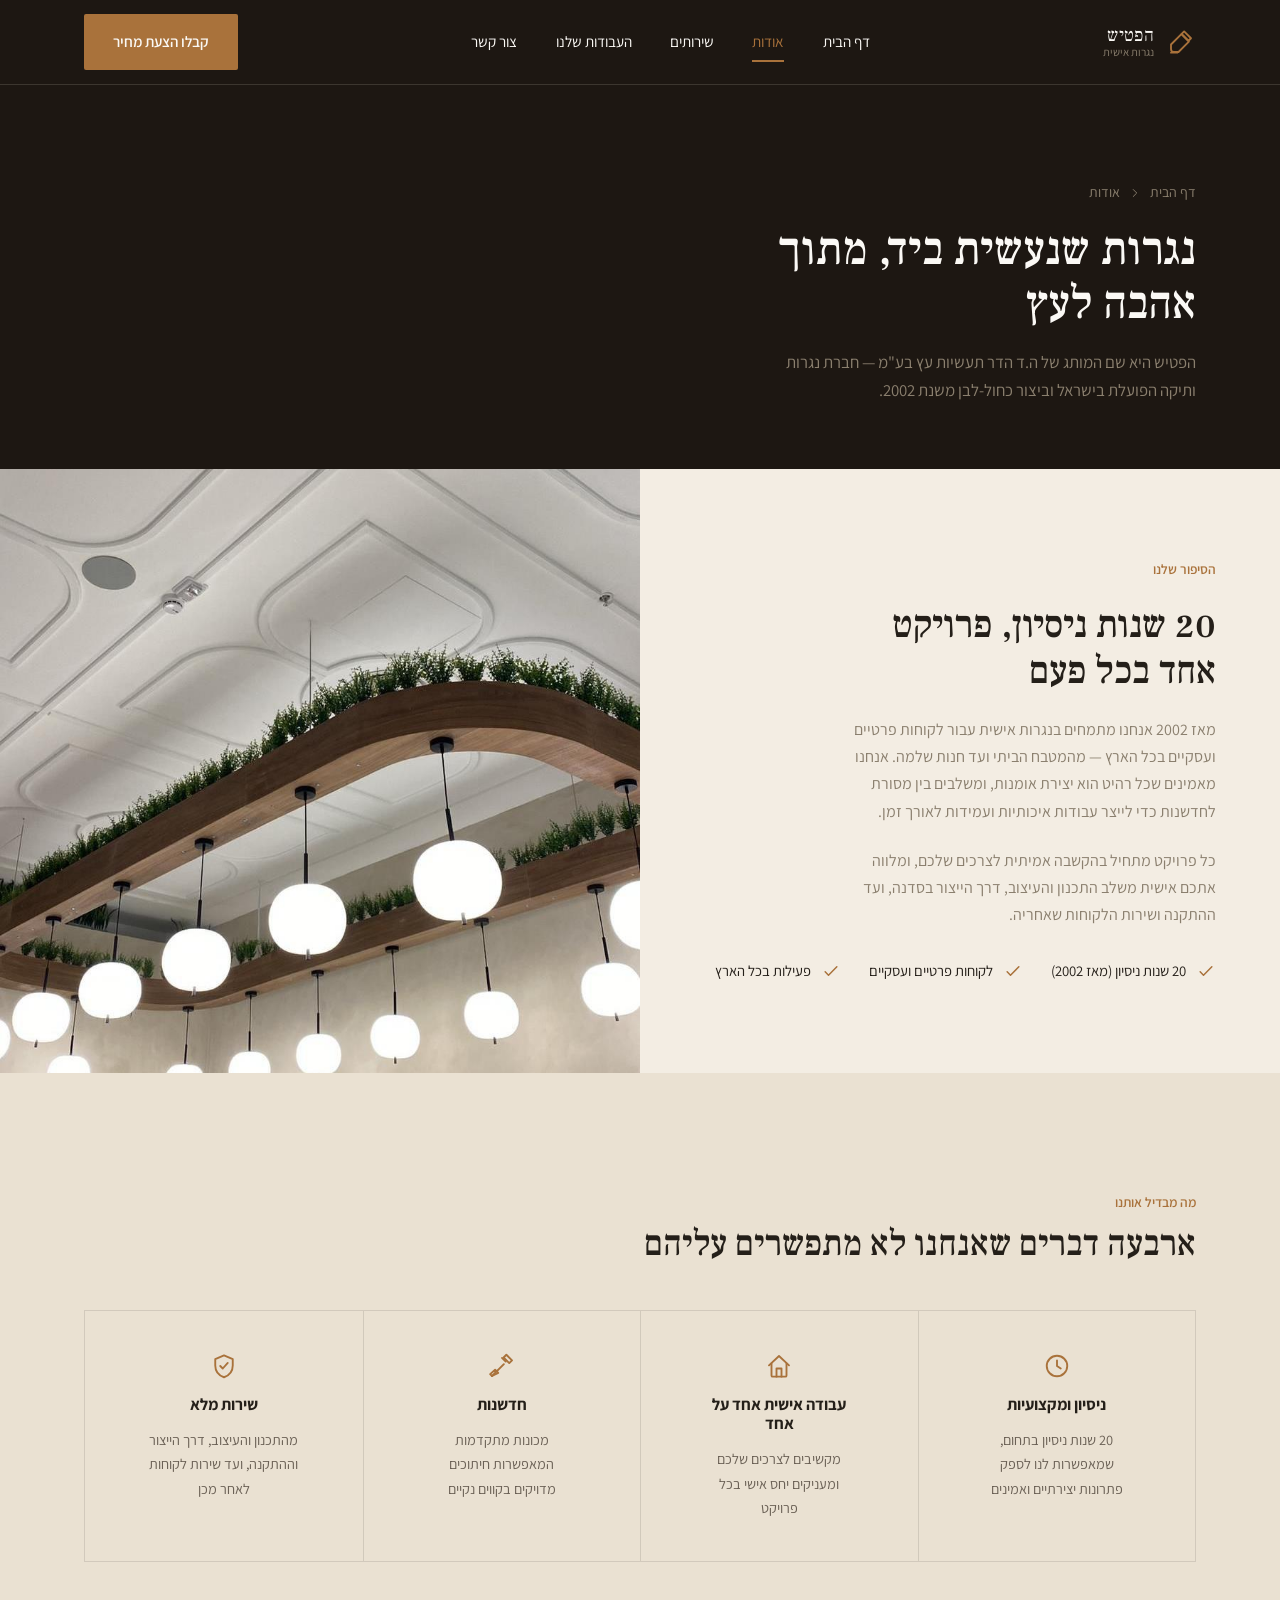
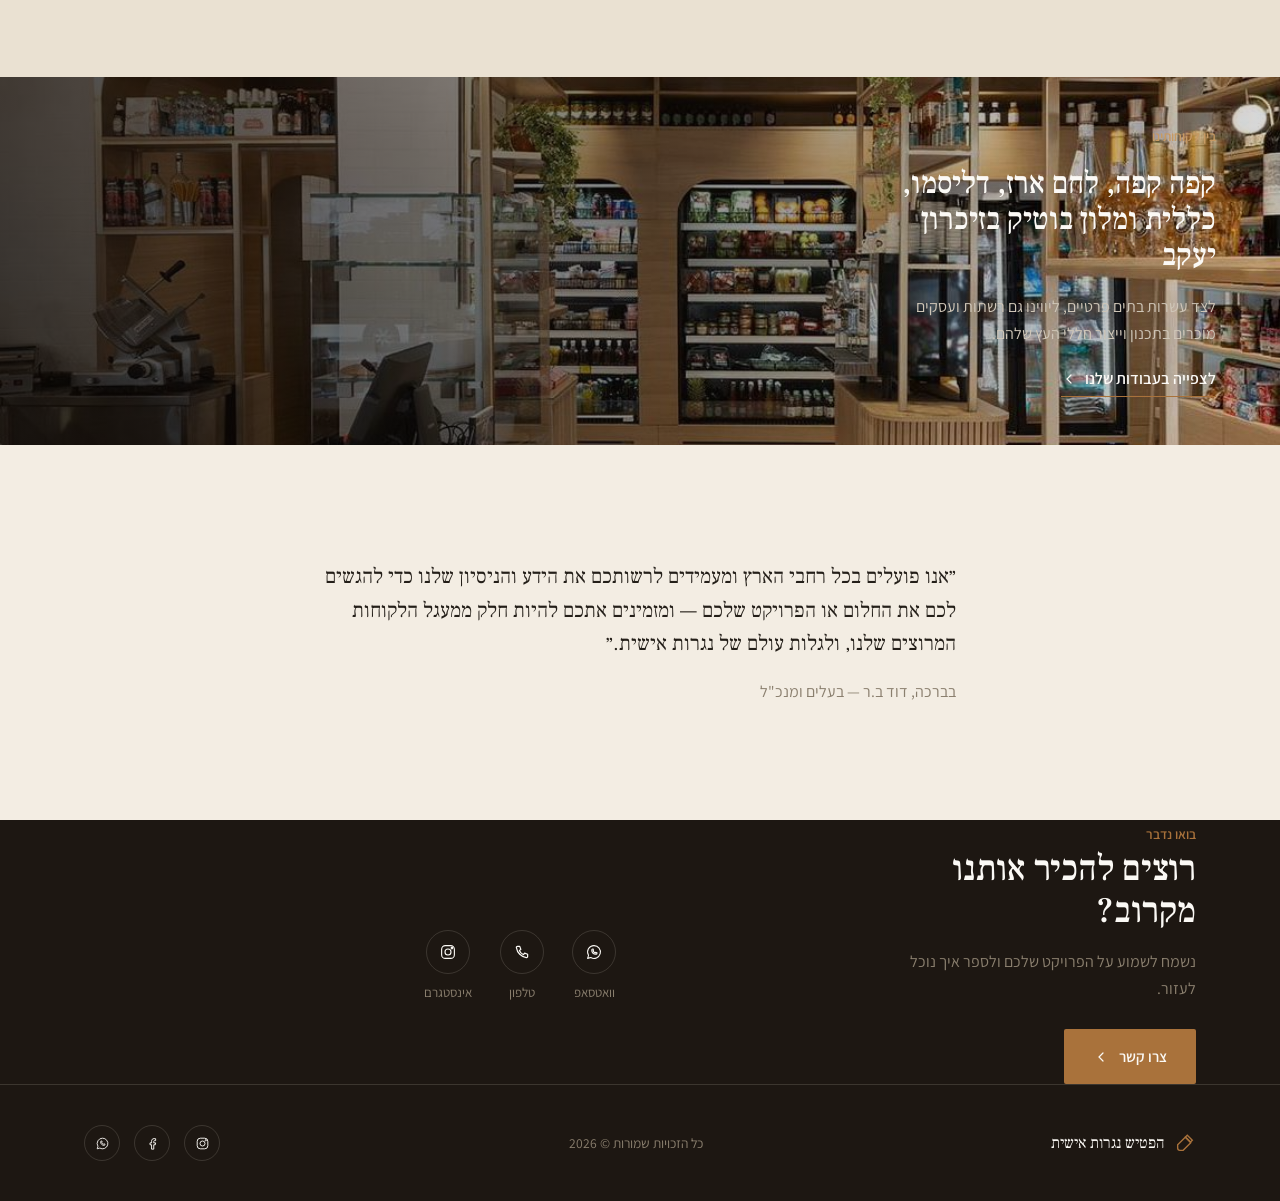
==== about.html @ 2498d673 "Replace personal site with הפטיש נגרות אישית (HaPatish Carpentry) client site New multi-page static " ====
<!doctype html>
<html lang="he" dir="rtl">
<head>
  <meta charset="UTF-8" />
  <meta name="viewport" content="width=device-width, initial-scale=1" />
  <title>אודות | הפטיש — נגרות אישית</title>
  <meta name="description" content="הפטיש — נגרות אישית שנעשית ביד, בדיוק ובאהבה לעץ. הכירו את הסיפור והדרך שלנו." />
  <link rel="preconnect" href="https://fonts.googleapis.com" />
  <link rel="preconnect" href="https://fonts.gstatic.com" crossorigin />
  <link href="https://fonts.googleapis.com/css2?family=Frank+Ruhl+Libre:wght@400;500;600&family=Assistant:wght@400;500;600;700&display=swap" rel="stylesheet" />
  <link rel="stylesheet" href="css/style.css" />
</head>
<body>

  <header class="site-header">
    <div class="container">
      <a href="index.html" class="brand">
        <svg class="brand-mark" viewBox="0 0 24 24" fill="none" stroke="currentColor" stroke-width="1.5"><path d="M14.5 3.5 20 9l-2 2-5.5-5.5 2-2Z" stroke-linejoin="round"/><path d="M12.3 5.7 4 14v3.5a2.5 2.5 0 0 0 2.5 2.5H10l8.3-8.3-6-6Z" stroke-linejoin="round"/><path d="M4 20.5h5" stroke-linecap="round"/></svg>
        <span class="brand-text">
          <span class="brand-name">הפטיש</span>
          <span class="brand-tagline">נגרות אישית</span>
        </span>
      </a>

      <nav class="main-nav" aria-label="ניווט ראשי">
        <a href="index.html">דף הבית</a>
        <a href="about.html" class="is-active">אודות</a>
        <a href="services.html">שירותים</a>
        <a href="projects.html">העבודות שלנו</a>
        <a href="contact.html">צור קשר</a>
      </nav>

      <div class="header-cta">
        <a href="contact.html" class="btn btn--solid">קבלו הצעת מחיר</a>
        <button class="nav-toggle" aria-label="פתיחת ניווט" aria-expanded="false">
          <svg viewBox="0 0 24 24" fill="none" stroke="currentColor" stroke-width="1.6" stroke-linecap="round"><path d="M4 7h16M4 12h16M4 17h16"/></svg>
        </button>
      </div>
    </div>
  </header>

  <div class="mobile-nav" id="mobileNav">
    <div class="mobile-nav-top">
      <a href="index.html" class="brand">
        <svg class="brand-mark" viewBox="0 0 24 24" fill="none" stroke="currentColor" stroke-width="1.5"><path d="M14.5 3.5 20 9l-2 2-5.5-5.5 2-2Z"/><path d="M12.3 5.7 4 14v3.5a2.5 2.5 0 0 0 2.5 2.5H10l8.3-8.3-6-6Z"/></svg>
        <span class="brand-text">
          <span class="brand-name">הפטיש</span>
          <span class="brand-tagline">נגרות אישית</span>
        </span>
      </a>
      <button class="mobile-nav-close" aria-label="סגירת ניווט">
        <svg viewBox="0 0 24 24" fill="none" stroke="currentColor" stroke-width="1.6" stroke-linecap="round"><path d="M6 6l12 12M18 6L6 18"/></svg>
      </button>
    </div>

    <ul class="mobile-nav-links">
      <li><a href="index.html">דף הבית</a></li>
      <li><a href="about.html" class="is-active">אודות</a></li>
      <li><a href="services.html">שירותים</a></li>
      <li><a href="projects.html">העבודות שלנו</a></li>
      <li><a href="contact.html">צור קשר</a></li>
    </ul>

    <div class="mobile-nav-foot">
      <div class="mobile-nav-socials">
        <a href="https://www.instagram.com/hapatish.nagarut_/" target="_blank" rel="noopener" aria-label="אינסטגרם"><svg viewBox="0 0 24 24" fill="none" stroke="currentColor" stroke-width="1.5"><rect x="3.5" y="3.5" width="17" height="17" rx="5"/><circle cx="12" cy="12" r="4"/><circle cx="17.2" cy="6.8" r="1"/></svg></a>
        <a href="https://www.facebook.com/hapatish.nagarut" target="_blank" rel="noopener" aria-label="פייסבוק"><svg viewBox="0 0 24 24" fill="none" stroke="currentColor" stroke-width="1.5"><path d="M14 21v-7h2.5l.5-3H14V9c0-1 .3-1.7 1.8-1.7H17V4.3c-.3 0-1.3-.1-2.5-.1-2.5 0-4 1.5-4 4.3V11H8v3h2.5v7H14Z" stroke-linejoin="round"/></svg></a>
        <a href="https://wa.me/972546619935" target="_blank" rel="noopener" aria-label="וואטסאפ"><svg viewBox="0 0 24 24" fill="none" stroke="currentColor" stroke-width="1.4"><path d="M12 3.5a8.5 8.5 0 0 0-7.3 12.9L3.5 20.5l4.2-1.2A8.5 8.5 0 1 0 12 3.5Z" stroke-linejoin="round"/><path d="M9 9.3c0 3.4 2.3 5.7 5.7 5.7.7 0 1.3-.5 1.3-1.3v-.6l-2-.6-.5.7c-1.3-.5-2.3-1.5-2.8-2.8l.7-.5-.6-2h-.6c-.7 0-1.2.6-1.2 1.4Z" stroke-linejoin="round"/></svg></a>
      </div>
      <p class="mobile-nav-copy">הפטיש נגרות אישית · כל הזכויות שמורות © 2026</p>
    </div>
  </div>

  <main>
    <section class="page-head">
      <div class="container">
        <div class="breadcrumb">
          <a href="index.html">דף הבית</a>
          <svg viewBox="0 0 24 24" fill="none" stroke="currentColor" stroke-width="1.6" stroke-linecap="round"><path d="M15 6l-6 6 6 6" transform="rotate(180 12 12)"/></svg>
          אודות
        </div>
        <h1>נגרות שנעשית ביד, מתוך אהבה לעץ</h1>
        <p>הפטיש היא שם המותג של ה.ד הדר תעשיות עץ בע"מ — חברת נגרות ותיקה הפועלת בישראל וביצור כחול-לבן משנת 2002.</p>
      </div>
    </section>

    <section class="split">
      <div class="split-copy" style="color:var(--ink)">
        <span class="eyebrow">הסיפור שלנו</span>
        <h2>20 שנות ניסיון, פרויקט אחד בכל פעם</h2>
        <p style="color:var(--sand)">מאז 2002 אנחנו מתמחים בנגרות אישית עבור לקוחות פרטיים ועסקיים בכל הארץ — מהמטבח הביתי ועד חנות שלמה. אנחנו מאמינים שכל רהיט הוא יצירת אומנות, ומשלבים בין מסורת לחדשנות כדי לייצר עבודות איכותיות ועמידות לאורך זמן.</p>
        <p style="color:var(--sand)">כל פרויקט מתחיל בהקשבה אמיתית לצרכים שלכם, ומלווה אתכם אישית משלב התכנון והעיצוב, דרך הייצור בסדנה, ועד ההתקנה ושירות הלקוחות שאחריה.</p>
        <div class="trait-list">
          <span class="trait">
            <svg viewBox="0 0 24 24" fill="none" stroke="currentColor" stroke-width="1.8" stroke-linecap="round" stroke-linejoin="round"><path d="M5 13l4 4L19 7"/></svg>
            20 שנות ניסיון (מאז 2002)
          </span>
          <span class="trait">
            <svg viewBox="0 0 24 24" fill="none" stroke="currentColor" stroke-width="1.8" stroke-linecap="round" stroke-linejoin="round"><path d="M5 13l4 4L19 7"/></svg>
            לקוחות פרטיים ועסקיים
          </span>
          <span class="trait">
            <svg viewBox="0 0 24 24" fill="none" stroke="currentColor" stroke-width="1.8" stroke-linecap="round" stroke-linejoin="round"><path d="M5 13l4 4L19 7"/></svg>
            פעילות בכל הארץ
          </span>
        </div>
      </div>
      <div class="split-media">
        <div class="ph-block ph-block--photo"><img class="ph-img" src="images/workshop-progress-2.jpg" alt="עבודת נגרות בשלבי התקנה" /></div>
      </div>
    </section>

    <section class="section section--alt">
      <div class="container">
        <div class="section-head">
          <div>
            <span class="eyebrow">מה מבדיל אותנו</span>
            <h2>ארבעה דברים שאנחנו לא מתפשרים עליהם</h2>
          </div>
        </div>
        <div class="feature-strip" style="border:1px solid var(--line)">
          <div class="feature-item">
            <svg viewBox="0 0 24 24" fill="none" stroke="currentColor" stroke-width="1.5" stroke-linecap="round" stroke-linejoin="round"><circle cx="12" cy="12" r="8.2"/><path d="M12 7.5V12l3 2"/></svg>
            <h3>ניסיון ומקצועיות</h3>
            <p>20 שנות ניסיון בתחום, שמאפשרות לנו לספק פתרונות יצירתיים ואמינים</p>
          </div>
          <div class="feature-item">
            <svg viewBox="0 0 24 24" fill="none" stroke="currentColor" stroke-width="1.5" stroke-linecap="round" stroke-linejoin="round"><path d="M4 11.5 12 4l8 7.5"/><path d="M6 10v9.5a1 1 0 0 0 1 1h10a1 1 0 0 0 1-1V10"/><path d="M10 20.5V14h4v6.5"/></svg>
            <h3>עבודה אישית אחד על אחד</h3>
            <p>מקשיבים לצרכים שלכם ומעניקים יחס אישי בכל פרויקט</p>
          </div>
          <div class="feature-item">
            <svg viewBox="0 0 24 24" fill="none" stroke="currentColor" stroke-width="1.5" stroke-linecap="round" stroke-linejoin="round"><path d="M4 20 13.5 10.5"/><path d="M12 5.5 15 8.5"/><path d="M15.5 3 20 7.5l-2.2 2.2-4.5-4.5L15.5 3Z" stroke-linejoin="round"/><path d="M6.5 15 9 17.5 4 20l-1.5-1.5L6.5 15Z" stroke-linejoin="round"/></svg>
            <h3>חדשנות</h3>
            <p>מכונות מתקדמות המאפשרות חיתוכים מדויקים בקווים נקיים</p>
          </div>
          <div class="feature-item">
            <svg viewBox="0 0 24 24" fill="none" stroke="currentColor" stroke-width="1.5" stroke-linecap="round" stroke-linejoin="round"><path d="M12 3.5 19 6.5v5c0 5-3 8-7 9.5-4-1.5-7-4.5-7-9.5v-5L12 3.5Z"/><path d="M9 12l2 2 4-4.5"/></svg>
            <h3>שירות מלא</h3>
            <p>מהתכנון והעיצוב, דרך הייצור וההתקנה, ועד שירות לקוחות לאחר מכן</p>
          </div>
        </div>
      </div>
    </section>

    <section class="quote-band">
      <div class="ph-block ph-block--dark ph-block--photo" aria-hidden="true"><img class="ph-img" src="images/retail-deli-wide.jpg" alt="" /></div>
      <div class="quote-band-content">
        <span class="eyebrow" style="color:#c79a63">בין לקוחותינו</span>
        <h2>קפה קפה, לחם ארז, דליסמו, כללית ומלון בוטיק בזיכרון יעקב</h2>
        <p style="color:#cfc6b8">לצד עשרות בתים פרטיים, ליווינו גם רשתות ועסקים מוכרים בתכנון וייצור חללי העץ שלהם.</p>
        <a href="projects.html" class="quote-link">
          לצפייה בעבודות שלנו
          <svg viewBox="0 0 24 24" fill="none" stroke="currentColor" stroke-width="1.8" stroke-linecap="round" style="width:16px;height:16px"><path d="M15 6l-6 6 6 6"/></svg>
        </a>
      </div>
    </section>

    <section class="section">
      <div class="container" style="max-width:760px">
        <p style="font-family:var(--font-display);font-size:1.3rem;line-height:1.6">״אנו פועלים בכל רחבי הארץ ומעמידים לרשותכם את הידע והניסיון שלנו כדי להגשים לכם את החלום או הפרויקט שלכם — ומזמינים אתכם להיות חלק ממעגל הלקוחות המרוצים שלנו, ולגלות עולם של נגרות אישית.״</p>
        <p style="margin-top:18px;color:var(--sand)">בברכה, דוד ב.ר — בעלים ומנכ"ל</p>
      </div>
    </section>

    <section class="cta-band">
      <div class="container">
        <div class="cta-grid">
          <div class="cta-copy">
            <span class="eyebrow">בואו נדבר</span>
            <h2>רוצים להכיר אותנו מקרוב?</h2>
            <p>נשמח לשמוע על הפרויקט שלכם ולספר איך נוכל לעזור.</p>
            <a href="contact.html" class="btn btn--solid">
              צרו קשר
              <svg class="btn-icon" viewBox="0 0 24 24" fill="none" stroke="currentColor" stroke-width="1.8" stroke-linecap="round"><path d="M15 6l-6 6 6 6"/></svg>
            </a>
          </div>
          <div class="direct-contacts">
            <a class="direct-contact" href="https://wa.me/972546619935" target="_blank" rel="noopener">
              <span class="dot"><svg viewBox="0 0 24 24" fill="none" stroke="currentColor" stroke-width="1.4"><path d="M12 3.5a8.5 8.5 0 0 0-7.3 12.9L3.5 20.5l4.2-1.2A8.5 8.5 0 1 0 12 3.5Z" stroke-linejoin="round"/><path d="M9 9.3c0 3.4 2.3 5.7 5.7 5.7.7 0 1.3-.5 1.3-1.3v-.6l-2-.6-.5.7c-1.3-.5-2.3-1.5-2.8-2.8l.7-.5-.6-2h-.6c-.7 0-1.2.6-1.2 1.4Z" stroke-linejoin="round"/></svg></span>
              וואטסאפ
            </a>
            <a class="direct-contact" href="tel:+972546619935">
              <span class="dot"><svg viewBox="0 0 24 24" fill="none" stroke="currentColor" stroke-width="1.6"><path d="M6 4.5h3l1.5 4-2 1.5a10 10 0 0 0 5.5 5.5l1.5-2 4 1.5v3a1.5 1.5 0 0 1-1.6 1.5A16 16 0 0 1 4.5 6.1 1.5 1.5 0 0 1 6 4.5Z" stroke-linejoin="round"/></svg></span>
              טלפון
            </a>
            <a class="direct-contact" href="https://www.instagram.com/hapatish.nagarut_/" target="_blank" rel="noopener">
              <span class="dot"><svg viewBox="0 0 24 24" fill="none" stroke="currentColor" stroke-width="1.5"><rect x="3.5" y="3.5" width="17" height="17" rx="5"/><circle cx="12" cy="12" r="4"/><circle cx="17.2" cy="6.8" r="1"/></svg></span>
              אינסטגרם
            </a>
          </div>
        </div>
      </div>
    </section>
  </main>

  <footer class="site-footer">
    <div class="container footer-row">
      <a href="index.html" class="footer-brand">
        <svg viewBox="0 0 24 24" fill="none" stroke="currentColor" stroke-width="1.5"><path d="M14.5 3.5 20 9l-2 2-5.5-5.5 2-2Z"/><path d="M12.3 5.7 4 14v3.5a2.5 2.5 0 0 0 2.5 2.5H10l8.3-8.3-6-6Z"/></svg>
        הפטיש נגרות אישית
      </a>
      <p class="footer-copy">כל הזכויות שמורות © 2026</p>
      <div class="footer-socials">
        <a href="https://www.instagram.com/hapatish.nagarut_/" target="_blank" rel="noopener" aria-label="אינסטגרם"><svg viewBox="0 0 24 24" fill="none" stroke="currentColor" stroke-width="1.5"><rect x="3.5" y="3.5" width="17" height="17" rx="5"/><circle cx="12" cy="12" r="4"/><circle cx="17.2" cy="6.8" r="1"/></svg></a>
        <a href="https://www.facebook.com/hapatish.nagarut" target="_blank" rel="noopener" aria-label="פייסבוק"><svg viewBox="0 0 24 24" fill="none" stroke="currentColor" stroke-width="1.5"><path d="M14 21v-7h2.5l.5-3H14V9c0-1 .3-1.7 1.8-1.7H17V4.3c-.3 0-1.3-.1-2.5-.1-2.5 0-4 1.5-4 4.3V11H8v3h2.5v7H14Z" stroke-linejoin="round"/></svg></a>
        <a href="https://wa.me/972546619935" target="_blank" rel="noopener" aria-label="וואטסאפ"><svg viewBox="0 0 24 24" fill="none" stroke="currentColor" stroke-width="1.4"><path d="M12 3.5a8.5 8.5 0 0 0-7.3 12.9L3.5 20.5l4.2-1.2A8.5 8.5 0 1 0 12 3.5Z" stroke-linejoin="round"/><path d="M9 9.3c0 3.4 2.3 5.7 5.7 5.7.7 0 1.3-.5 1.3-1.3v-.6l-2-.6-.5.7c-1.3-.5-2.3-1.5-2.8-2.8l.7-.5-.6-2h-.6c-.7 0-1.2.6-1.2 1.4Z" stroke-linejoin="round"/></svg></a>
      </div>
    </div>
  </footer>

  <script src="js/main.js"></script>
</body>
</html>
---- css/style.css ----
/* ==========================================================================
   הפטיש — נגרות אישית
   Design tokens
   ========================================================================== */

:root {
  /* Color */
  --ink: #241f19;
  --dark: #1d1712;
  --dark-2: #2a231c;
  --cream: #f3ede3;
  --cream-2: #eae1d2;
  --wood: #a9723b;
  --wood-deep: #7c4f28;
  --sand: #8a7f6e;
  --line: rgba(36, 31, 25, 0.12);
  --line-dark: rgba(243, 237, 227, 0.14);
  --paper: #fbf9f5;

  /* Type */
  --font-display: "Frank Ruhl Libre", "Times New Roman", serif;
  --font-body: "Assistant", "Segoe UI", sans-serif;

  /* Layout */
  --container: 1240px;
  --gutter: clamp(24px, 5vw, 64px);
  --radius: 2px;
}

* {
  box-sizing: border-box;
}

html {
  scroll-behavior: smooth;
}

@media (prefers-reduced-motion: reduce) {
  html {
    scroll-behavior: auto;
  }
  * {
    animation-duration: 0.001ms !important;
    animation-iteration-count: 1 !important;
    transition-duration: 0.001ms !important;
  }
}

body {
  margin: 0;
  background: var(--cream);
  color: var(--ink);
  font-family: var(--font-body);
  font-size: 16px;
  line-height: 1.7;
  direction: rtl;
  -webkit-font-smoothing: antialiased;
}

img {
  max-width: 100%;
  display: block;
}

a {
  color: inherit;
  text-decoration: none;
}

button {
  font-family: inherit;
}

h1, h2, h3, h4 {
  font-family: var(--font-display);
  font-weight: 500;
  line-height: 1.18;
  margin: 0;
}

p {
  margin: 0;
}

ul {
  margin: 0;
  padding: 0;
  list-style: none;
}

:focus-visible {
  outline: 2px solid var(--wood);
  outline-offset: 3px;
}

.container {
  max-width: var(--container);
  margin: 0 auto;
  padding: 0 var(--gutter);
}

.eyebrow {
  font-size: 0.85rem;
  color: var(--wood);
  font-weight: 600;
}

.section {
  padding: clamp(56px, 9vw, 120px) 0;
}

.section--tight {
  padding: clamp(40px, 6vw, 80px) 0;
}

.section--dark {
  background: var(--dark);
  color: var(--paper);
}

.section--alt {
  background: var(--cream-2);
}

/* ---- Buttons ---- */
.btn {
  display: inline-flex;
  align-items: center;
  gap: 10px;
  padding: 14px 28px;
  font-size: 0.95rem;
  font-weight: 600;
  border-radius: var(--radius);
  border: 1px solid transparent;
  cursor: pointer;
  transition: background 0.2s ease, color 0.2s ease, border-color 0.2s ease;
  white-space: nowrap;
}

.btn-icon {
  width: 16px;
  height: 16px;
  flex-shrink: 0;
}

.btn--solid {
  background: var(--wood);
  color: var(--paper);
}
.btn--solid:hover {
  background: var(--wood-deep);
}

.btn--ghost {
  background: transparent;
  border-color: var(--ink);
  color: var(--ink);
}
.btn--ghost:hover {
  background: var(--ink);
  color: var(--cream);
}

.btn--ghost-light {
  background: transparent;
  border-color: var(--line-dark);
  color: var(--paper);
}
.btn--ghost-light:hover {
  background: var(--paper);
  color: var(--dark);
}

/* ==========================================================================
   Header
   ========================================================================== */

.site-header {
  position: sticky;
  top: 0;
  z-index: 50;
  background: var(--dark);
  border-bottom: 1px solid var(--line-dark);
}

.site-header .container {
  display: flex;
  align-items: center;
  justify-content: space-between;
  height: 84px;
}

.brand {
  display: flex;
  align-items: center;
  gap: 12px;
  color: var(--paper);
}

.brand-mark {
  width: 30px;
  height: 30px;
  color: var(--wood);
}

.brand-text {
  display: flex;
  flex-direction: column;
  line-height: 1.15;
}

.brand-name {
  font-family: var(--font-display);
  font-size: 1.15rem;
  letter-spacing: 0.02em;
}

.brand-tagline {
  font-size: 0.7rem;
  color: var(--sand);
}

.main-nav {
  display: flex;
  align-items: center;
  gap: clamp(20px, 3vw, 40px);
}

.main-nav a {
  color: var(--paper);
  font-size: 0.95rem;
  position: relative;
  padding: 6px 0;
}

.main-nav a.is-active {
  color: var(--wood);
}

.main-nav a.is-active::after {
  content: "";
  position: absolute;
  inset-inline: 0;
  bottom: -1px;
  height: 2px;
  background: var(--wood);
}

.header-cta {
  display: flex;
  align-items: center;
  gap: 24px;
}

.nav-toggle {
  display: none;
  width: 40px;
  height: 40px;
  border: none;
  background: transparent;
  color: var(--paper);
  cursor: pointer;
  align-items: center;
  justify-content: center;
}

.nav-toggle svg {
  width: 24px;
  height: 24px;
}

/* Mobile nav drawer */
.mobile-nav {
  position: fixed;
  inset: 0;
  background: var(--dark);
  z-index: 60;
  display: flex;
  flex-direction: column;
  justify-content: space-between;
  padding: 28px var(--gutter) 40px;
  transform: translateX(100%);
  transition: transform 0.35s ease;
}

[dir="rtl"] .mobile-nav {
  transform: translateX(-100%);
}

.mobile-nav.is-open {
  transform: translateX(0) !important;
}

.mobile-nav-top {
  display: flex;
  align-items: center;
  justify-content: space-between;
}

.mobile-nav-close {
  width: 40px;
  height: 40px;
  border: none;
  background: transparent;
  color: var(--paper);
  cursor: pointer;
}

.mobile-nav-links {
  display: flex;
  flex-direction: column;
  gap: 22px;
  margin-top: 48px;
}

.mobile-nav-links a {
  color: var(--paper);
  font-family: var(--font-display);
  font-size: 1.6rem;
}

.mobile-nav-links a.is-active {
  color: var(--wood);
}

.mobile-nav-foot {
  display: flex;
  flex-direction: column;
  gap: 18px;
  border-top: 1px solid var(--line-dark);
  padding-top: 20px;
}

.mobile-nav-socials {
  display: flex;
  gap: 18px;
}

.mobile-nav-socials a {
  width: 38px;
  height: 38px;
  border: 1px solid var(--line-dark);
  border-radius: 50%;
  display: flex;
  align-items: center;
  justify-content: center;
  color: var(--paper);
}

.mobile-nav-socials svg {
  width: 16px;
  height: 16px;
}

.mobile-nav-copy {
  color: var(--sand);
  font-size: 0.8rem;
}

body.nav-open {
  overflow: hidden;
}

/* ==========================================================================
   Hero
   ========================================================================== */

.hero {
  background: var(--dark);
  color: var(--paper);
  position: relative;
  overflow: hidden;
}

.hero-grid {
  display: grid;
  grid-template-columns: minmax(320px, 42%) minmax(0, 1fr);
  align-items: stretch;
  min-height: 620px;
}

.hero-copy {
  display: flex;
  flex-direction: column;
  justify-content: center;
  gap: 24px;
  padding: 64px var(--gutter) 64px calc(var(--gutter) * 1.4);
  position: relative;
  z-index: 2;
}

.hero-copy h1 {
  font-size: clamp(2.3rem, 4.2vw, 3.6rem);
  max-width: 12ch;
}

.hero-copy p {
  max-width: 42ch;
  color: var(--sand);
  font-size: 1.05rem;
}

.hero-mark {
  position: absolute;
  font-family: var(--font-display);
  font-size: clamp(9rem, 24vw, 20rem);
  color: var(--paper);
  opacity: 0.04;
  inset-inline-start: -0.2em;
  bottom: -0.28em;
  line-height: 1;
  pointer-events: none;
  z-index: 1;
  white-space: nowrap;
}

.hero-media {
  position: relative;
}

.hero-media .ph-block {
  height: 100%;
  border-radius: 0;
}

.hero-scroll-cue {
  position: absolute;
  bottom: 28px;
  inset-inline-start: var(--gutter);
  display: flex;
  align-items: center;
  gap: 10px;
  color: var(--sand);
  font-size: 0.85rem;
  z-index: 2;
}

.hero-scroll-cue .dot {
  width: 26px;
  height: 26px;
  border: 1px solid var(--line-dark);
  border-radius: 50%;
  display: flex;
  align-items: center;
  justify-content: center;
}

.hero-scroll-cue svg {
  width: 12px;
  height: 12px;
}

/* ==========================================================================
   Photo placeholder block (stand-in for real project photography)
   ========================================================================== */

.ph-block {
  position: relative;
  width: 100%;
  aspect-ratio: 4 / 3;
  background:
    linear-gradient(155deg, rgba(255,255,255,0.06), transparent 45%),
    linear-gradient(200deg, #b98a52, #7c5330 55%, #4d3320);
  overflow: hidden;
  display: flex;
  align-items: flex-end;
}

.ph-block::before {
  content: "";
  position: absolute;
  inset: 0;
  background-image: repeating-linear-gradient(
    100deg,
    rgba(0, 0, 0, 0.05) 0px,
    rgba(0, 0, 0, 0.05) 2px,
    transparent 2px,
    transparent 26px
  );
  mix-blend-mode: overlay;
}

.ph-block--dark {
  background: linear-gradient(200deg, #4a3626, #241a12 70%);
}

.ph-block--wide {
  aspect-ratio: 16 / 10;
}

.ph-block--square {
  aspect-ratio: 1 / 1;
}

.ph-block--tall {
  aspect-ratio: 3 / 4;
}

.ph-block--photo {
  background: var(--dark-2);
}

.ph-img {
  position: absolute;
  inset: 0;
  width: 100%;
  height: 100%;
  object-fit: cover;
}

.ph-label {
  position: relative;
  z-index: 1;
  margin: 16px;
  padding: 6px 12px;
  font-size: 0.72rem;
  color: var(--paper);
  background: rgba(20, 15, 10, 0.45);
  backdrop-filter: blur(2px);
  border: 1px solid rgba(255, 255, 255, 0.18);
}

/* ==========================================================================
   Feature strip
   ========================================================================== */

.feature-strip {
  display: grid;
  grid-template-columns: repeat(4, minmax(0, 1fr));
}

.feature-item {
  padding: 40px var(--gutter);
  border-inline-end: 1px solid var(--line);
  display: flex;
  flex-direction: column;
  align-items: center;
  gap: 14px;
  text-align: center;
}

.feature-item:last-child {
  border-inline-end: none;
}

.feature-item svg {
  width: 30px;
  height: 30px;
  color: var(--wood);
}

.feature-item h3 {
  font-family: var(--font-body);
  font-size: 1.02rem;
  font-weight: 700;
}

.feature-item p {
  font-size: 0.9rem;
  color: var(--sand-dark, #6b6156);
}

/* ==========================================================================
   Section headers
   ========================================================================== */

.section-head {
  display: flex;
  align-items: flex-end;
  justify-content: space-between;
  gap: 24px;
  margin-bottom: 44px;
}

.section-head h2 {
  font-size: clamp(1.7rem, 2.8vw, 2.4rem);
  margin-top: 8px;
}

/* ==========================================================================
   Work / project grid
   ========================================================================== */

.work-grid {
  display: grid;
  grid-template-columns: repeat(3, minmax(0, 1fr));
  gap: 20px;
}

.work-card {
  position: relative;
  overflow: hidden;
  display: block;
}

.work-card .ph-block {
  transition: transform 0.5s ease;
}

.work-card:hover .ph-block {
  transform: scale(1.04);
}

.work-card-caption {
  position: absolute;
  inset-inline: 0;
  bottom: 0;
  padding: 18px;
  background: linear-gradient(to top, rgba(15, 11, 7, 0.75), transparent);
  color: var(--paper);
  opacity: 0;
  transition: opacity 0.25s ease;
}

.work-card:hover .work-card-caption,
.work-card:focus-visible .work-card-caption {
  opacity: 1;
}

.work-card-caption span {
  font-size: 0.78rem;
  color: var(--wood);
  display: block;
  margin-bottom: 2px;
}

.center-cta {
  display: flex;
  justify-content: center;
  margin-top: 40px;
}

/* Filter tabs (projects page) */
.filter-tabs {
  display: flex;
  gap: 10px;
  flex-wrap: wrap;
  margin-bottom: 32px;
}

.filter-tab {
  padding: 9px 20px;
  border: 1px solid var(--line);
  border-radius: 999px;
  font-size: 0.88rem;
  background: transparent;
  cursor: pointer;
  color: var(--ink);
  transition: background 0.2s ease, color 0.2s ease, border-color 0.2s ease;
}

.filter-tab.is-active {
  background: var(--ink);
  border-color: var(--ink);
  color: var(--cream);
}

.work-grid-4 {
  display: grid;
  grid-template-columns: repeat(3, minmax(0, 1fr));
  gap: 20px;
}

.work-card-meta {
  padding-top: 12px;
}

.work-card-meta h3 {
  font-family: var(--font-body);
  font-size: 1.02rem;
  font-weight: 700;
}

.work-card-meta span {
  font-size: 0.85rem;
  color: var(--sand);
}

.project-tile[hidden] {
  display: none;
}

/* ==========================================================================
   Split / about band
   ========================================================================== */

.split {
  display: grid;
  grid-template-columns: minmax(0, 1fr) minmax(0, 1fr);
}

.split-media .ph-block {
  height: 100%;
  aspect-ratio: auto;
}

.split-copy {
  padding: clamp(48px, 7vw, 96px) var(--gutter);
  display: flex;
  flex-direction: column;
  gap: 22px;
  justify-content: center;
}

.split-copy h2 {
  font-size: clamp(1.8rem, 3vw, 2.4rem);
  max-width: 16ch;
}

.split-copy p {
  color: var(--sand);
  max-width: 46ch;
}

.trait-list {
  display: flex;
  gap: 28px;
  flex-wrap: wrap;
  margin-top: 8px;
}

.trait {
  display: flex;
  align-items: center;
  gap: 10px;
  font-size: 0.92rem;
}

.trait svg {
  width: 20px;
  height: 20px;
  color: var(--wood);
  flex-shrink: 0;
}

/* ==========================================================================
   Services list
   ========================================================================== */

.service-list {
  display: flex;
  flex-direction: column;
}

.service-row {
  display: grid;
  grid-template-columns: 120px minmax(0, 1fr) auto;
  align-items: center;
  gap: 28px;
  padding: 28px 0;
  border-bottom: 1px solid var(--line);
  transition: padding-inline-start 0.25s ease;
}

.service-row:first-child {
  border-top: 1px solid var(--line);
}

.service-row .ph-block {
  aspect-ratio: 1/1;
}

.service-row-body h3 {
  font-family: var(--font-body);
  font-size: 1.2rem;
  font-weight: 700;
  margin-bottom: 6px;
}

.service-row-body p {
  color: var(--sand);
  max-width: 56ch;
}

.service-row-link {
  display: flex;
  align-items: center;
  gap: 8px;
  font-size: 0.9rem;
  font-weight: 600;
  white-space: nowrap;
  color: var(--wood-deep);
}

.service-row-link svg {
  width: 16px;
  height: 16px;
  transition: transform 0.2s ease;
}

.service-row:hover .service-row-link svg {
  transform: translateX(-4px);
}

[dir="rtl"] .service-row:hover .service-row-link svg {
  transform: translateX(4px);
}

/* ==========================================================================
   Quote / texture band
   ========================================================================== */

.quote-band {
  position: relative;
  color: var(--paper);
  display: flex;
  align-items: center;
  min-height: 340px;
  overflow: hidden;
}

.quote-band .ph-block {
  position: absolute;
  inset: 0;
  height: 100%;
  aspect-ratio: auto;
}

.quote-band::after {
  content: "";
  position: absolute;
  inset: 0;
  background: linear-gradient(90deg, rgba(10,7,5,0.15), rgba(10,7,5,0.75));
}

[dir="rtl"] .quote-band::after {
  background: linear-gradient(270deg, rgba(10,7,5,0.15), rgba(10,7,5,0.75));
}

.quote-band-content {
  position: relative;
  z-index: 2;
  max-width: 460px;
  padding: 48px var(--gutter);
  display: flex;
  flex-direction: column;
  gap: 18px;
}

.quote-band-content h2 {
  font-size: clamp(1.5rem, 2.4vw, 2rem);
}

.quote-link {
  display: inline-flex;
  align-items: center;
  gap: 8px;
  font-weight: 600;
  color: var(--paper);
  border-bottom: 1px solid var(--wood);
  padding-bottom: 4px;
  width: fit-content;
}

/* ==========================================================================
   Closing CTA + contact
   ========================================================================== */

.cta-band {
  background: var(--dark);
  color: var(--paper);
}

.cta-grid {
  display: grid;
  grid-template-columns: minmax(0, 1fr) minmax(0, 1fr);
  gap: 48px;
  align-items: center;
}

.cta-copy h2 {
  font-size: clamp(1.7rem, 2.8vw, 2.3rem);
  max-width: 14ch;
}

.cta-copy p {
  color: var(--sand);
  max-width: 40ch;
  margin-top: 16px;
}

.cta-copy .btn {
  margin-top: 26px;
}

.direct-contacts {
  display: flex;
  gap: 28px;
  margin-top: 30px;
}

.direct-contact {
  display: flex;
  flex-direction: column;
  align-items: center;
  gap: 8px;
  font-size: 0.82rem;
  color: var(--sand);
}

.direct-contact .dot {
  width: 44px;
  height: 44px;
  border: 1px solid var(--line-dark);
  border-radius: 50%;
  display: flex;
  align-items: center;
  justify-content: center;
  color: var(--paper);
}

.direct-contact .dot svg {
  width: 18px;
  height: 18px;
}

/* Form */
.form-grid {
  display: grid;
  grid-template-columns: minmax(0, 1fr) minmax(0, 1fr);
  gap: 16px;
}

.field {
  display: flex;
  flex-direction: column;
  gap: 6px;
}

.field--full {
  grid-column: 1 / -1;
}

.field label {
  font-size: 0.82rem;
  color: var(--sand);
}

.field input,
.field select,
.field textarea {
  background: transparent;
  border: 1px solid var(--line-dark);
  border-radius: var(--radius);
  padding: 13px 14px;
  color: var(--paper);
  font-family: inherit;
  font-size: 0.95rem;
}

.field select {
  color-scheme: dark;
}

.field input::placeholder,
.field textarea::placeholder {
  color: rgba(243, 237, 227, 0.35);
}

.field input:focus,
.field select:focus,
.field textarea:focus {
  border-color: var(--wood);
}

.form-submit {
  grid-column: 1 / -1;
  margin-top: 4px;
}

.form-note {
  grid-column: 1 / -1;
  font-size: 0.8rem;
  color: var(--sand);
  margin-top: -4px;
}

.form-status {
  grid-column: 1 / -1;
  font-size: 0.88rem;
}

.form-status[data-state="success"] {
  color: #b8d8a6;
}

.form-status[data-state="error"] {
  color: #e2a48a;
}

/* Contact page direct row */
.contact-direct-row {
  display: flex;
  gap: 16px;
  flex-wrap: wrap;
  margin-top: 20px;
}

.contact-direct-row a {
  display: flex;
  align-items: center;
  gap: 10px;
  border: 1px solid var(--line-dark);
  padding: 12px 18px;
  border-radius: var(--radius);
  font-size: 0.9rem;
}

.contact-direct-row a:hover {
  border-color: var(--wood);
  color: var(--wood);
}

.contact-direct-row svg {
  width: 18px;
  height: 18px;
}

/* ==========================================================================
   Footer
   ========================================================================== */

.site-footer {
  background: var(--dark);
  color: var(--sand);
  padding: 40px 0;
  border-top: 1px solid var(--line-dark);
}

.footer-row {
  display: flex;
  align-items: center;
  justify-content: space-between;
  gap: 20px;
  flex-wrap: wrap;
}

.footer-brand {
  display: flex;
  align-items: center;
  gap: 10px;
  color: var(--paper);
  font-family: var(--font-display);
  font-size: 1rem;
}

.footer-brand svg {
  width: 22px;
  height: 22px;
  color: var(--wood);
}

.footer-copy {
  font-size: 0.85rem;
}

.footer-socials {
  display: flex;
  gap: 14px;
}

.footer-socials a {
  width: 36px;
  height: 36px;
  border: 1px solid var(--line-dark);
  border-radius: 50%;
  display: flex;
  align-items: center;
  justify-content: center;
  color: var(--paper);
  transition: border-color 0.2s ease, color 0.2s ease;
}

.footer-socials a:hover {
  border-color: var(--wood);
  color: var(--wood);
}

.footer-socials svg {
  width: 15px;
  height: 15px;
}

/* ==========================================================================
   Page hero (secondary pages)
   ========================================================================== */

.page-head {
  background: var(--dark);
  color: var(--paper);
  padding: clamp(56px, 8vw, 96px) 0 clamp(40px, 6vw, 64px);
}

.breadcrumb {
  display: flex;
  align-items: center;
  gap: 8px;
  color: var(--sand);
  font-size: 0.88rem;
  margin-bottom: 18px;
}

.breadcrumb svg {
  width: 14px;
  height: 14px;
}

.page-head h1 {
  font-size: clamp(2rem, 3.6vw, 3rem);
  max-width: 20ch;
}

.page-head p {
  color: var(--sand);
  max-width: 56ch;
  margin-top: 16px;
  font-size: 1.05rem;
}

.page-head-tags {
  display: flex;
  gap: 10px;
  margin-top: 18px;
  flex-wrap: wrap;
}

.page-head-tags span {
  font-size: 0.78rem;
  padding: 6px 14px;
  border: 1px solid var(--line-dark);
  border-radius: 999px;
  color: var(--sand);
}

/* Project detail gallery */
.detail-gallery {
  display: grid;
  grid-template-columns: repeat(3, minmax(0, 1fr));
  gap: 16px;
  margin-top: 32px;
}

.detail-gallery .ph-block:first-child {
  grid-column: 1 / -1;
}

.detail-body {
  display: grid;
  grid-template-columns: 2fr minmax(0, 1fr);
  gap: 56px;
  margin-top: 48px;
}

.detail-copy p + p {
  margin-top: 18px;
}

.detail-copy h2 {
  font-size: 1.4rem;
  margin-bottom: 14px;
}

.detail-facts {
  border: 1px solid var(--line);
  padding: 28px;
}

.detail-facts dt {
  font-size: 0.78rem;
  color: var(--sand);
}

.detail-facts dd {
  margin: 4px 0 18px;
  font-weight: 600;
}

.detail-facts dd:last-child {
  margin-bottom: 0;
}

/* ==========================================================================
   Responsive
   ========================================================================== */

@media (max-width: 980px) {
  .main-nav,
  .header-cta .btn {
    display: none;
  }
  .nav-toggle {
    display: flex;
  }

  .hero-grid {
    grid-template-columns: minmax(0, 1fr);
    min-height: 0;
  }
  .hero-copy {
    padding: 48px var(--gutter) 36px;
  }
  .hero-media .ph-block {
    aspect-ratio: 4/3;
  }
  .hero-mark {
    display: none;
  }
  .hero-scroll-cue {
    display: none;
  }

  .feature-strip {
    grid-template-columns: repeat(2, minmax(0, 1fr));
  }
  .feature-item {
    border-inline-end: none;
    border-bottom: 1px solid var(--line);
  }

  .work-grid,
  .work-grid-4 {
    grid-template-columns: repeat(2, minmax(0, 1fr));
  }

  .split,
  .cta-grid,
  .detail-body,
  .form-grid {
    grid-template-columns: minmax(0, 1fr);
  }

  .split-media .ph-block {
    aspect-ratio: 16/10;
  }

  .service-row {
    grid-template-columns: 70px minmax(0, 1fr);
  }
  .service-row-link {
    grid-column: 2 / 3;
  }

  .detail-gallery {
    grid-template-columns: repeat(2, minmax(0, 1fr));
  }

  .footer-row {
    flex-direction: column;
    text-align: center;
  }
}

@media (max-width: 600px) {
  .feature-strip,
  .work-grid,
  .work-grid-4,
  .detail-gallery {
    grid-template-columns: minmax(0, 1fr);
  }
  .section-head {
    flex-direction: column;
    align-items: flex-start;
    gap: 12px;
  }
}
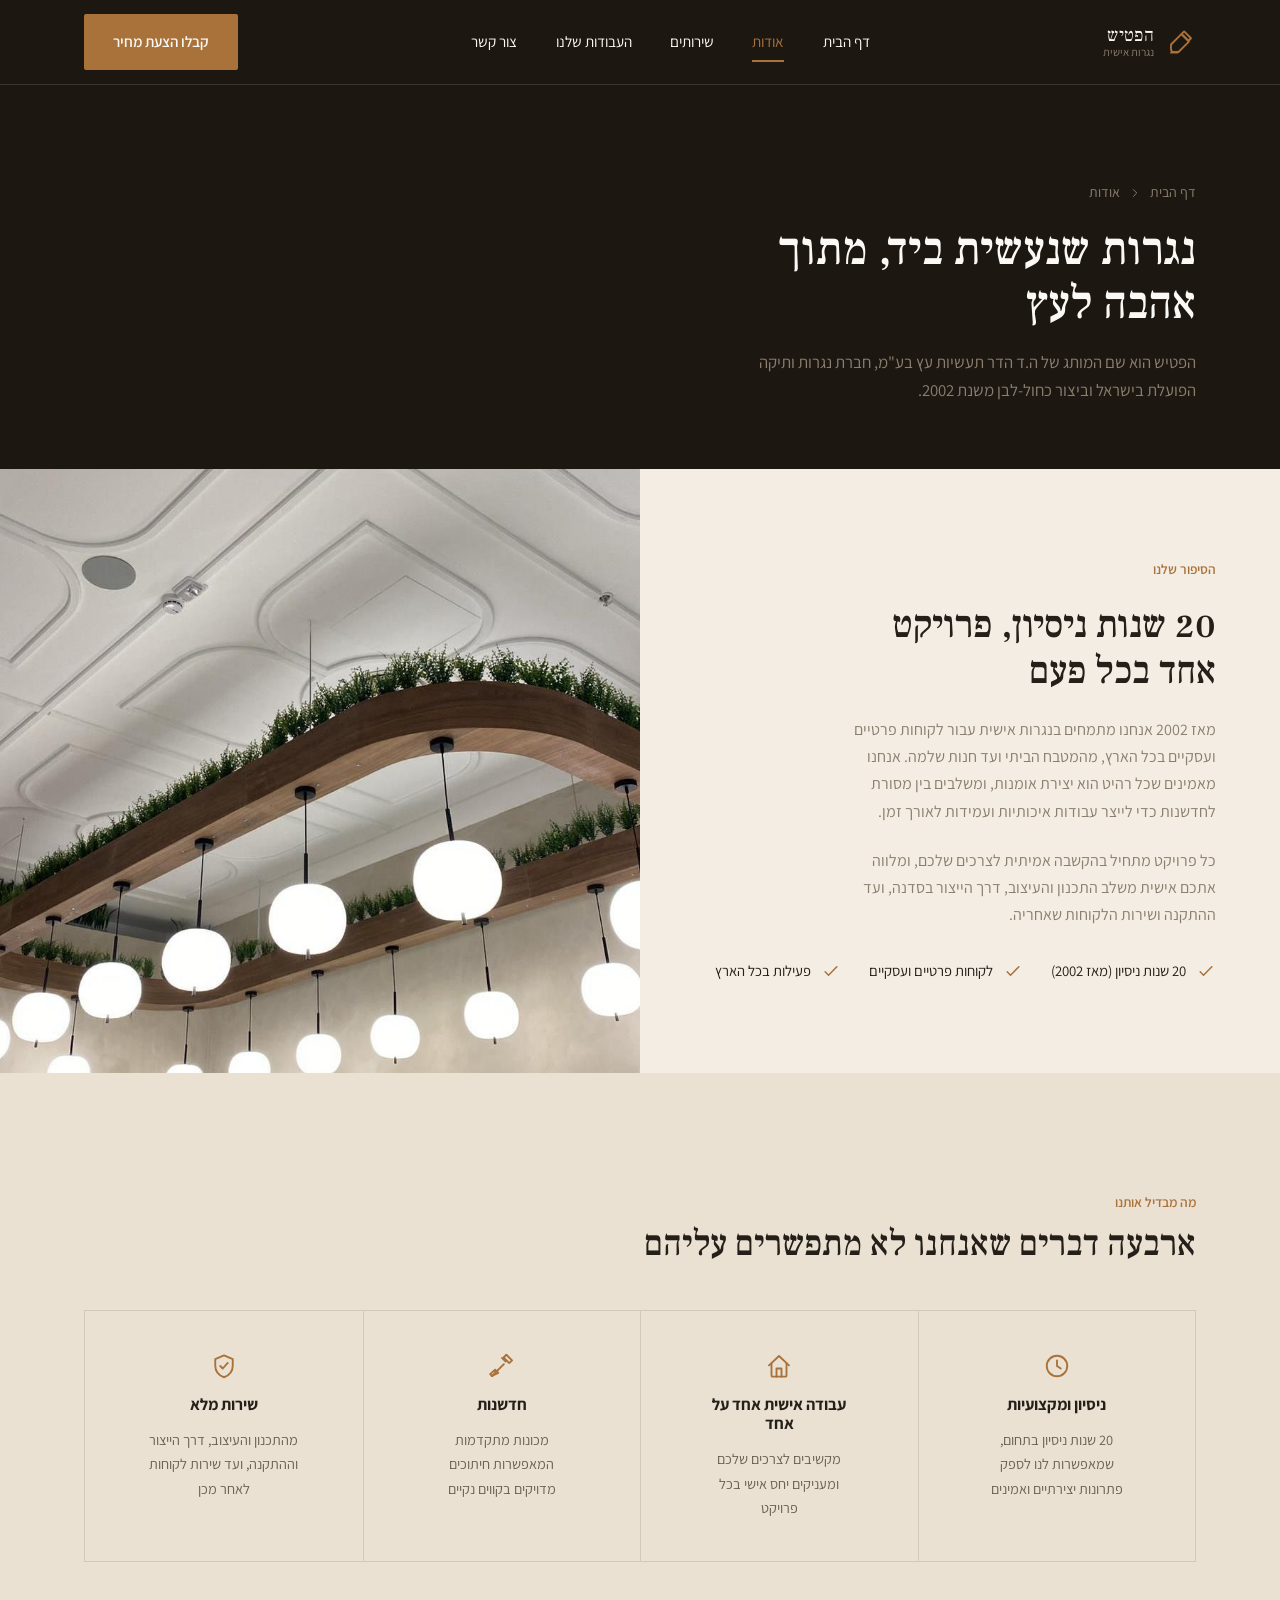
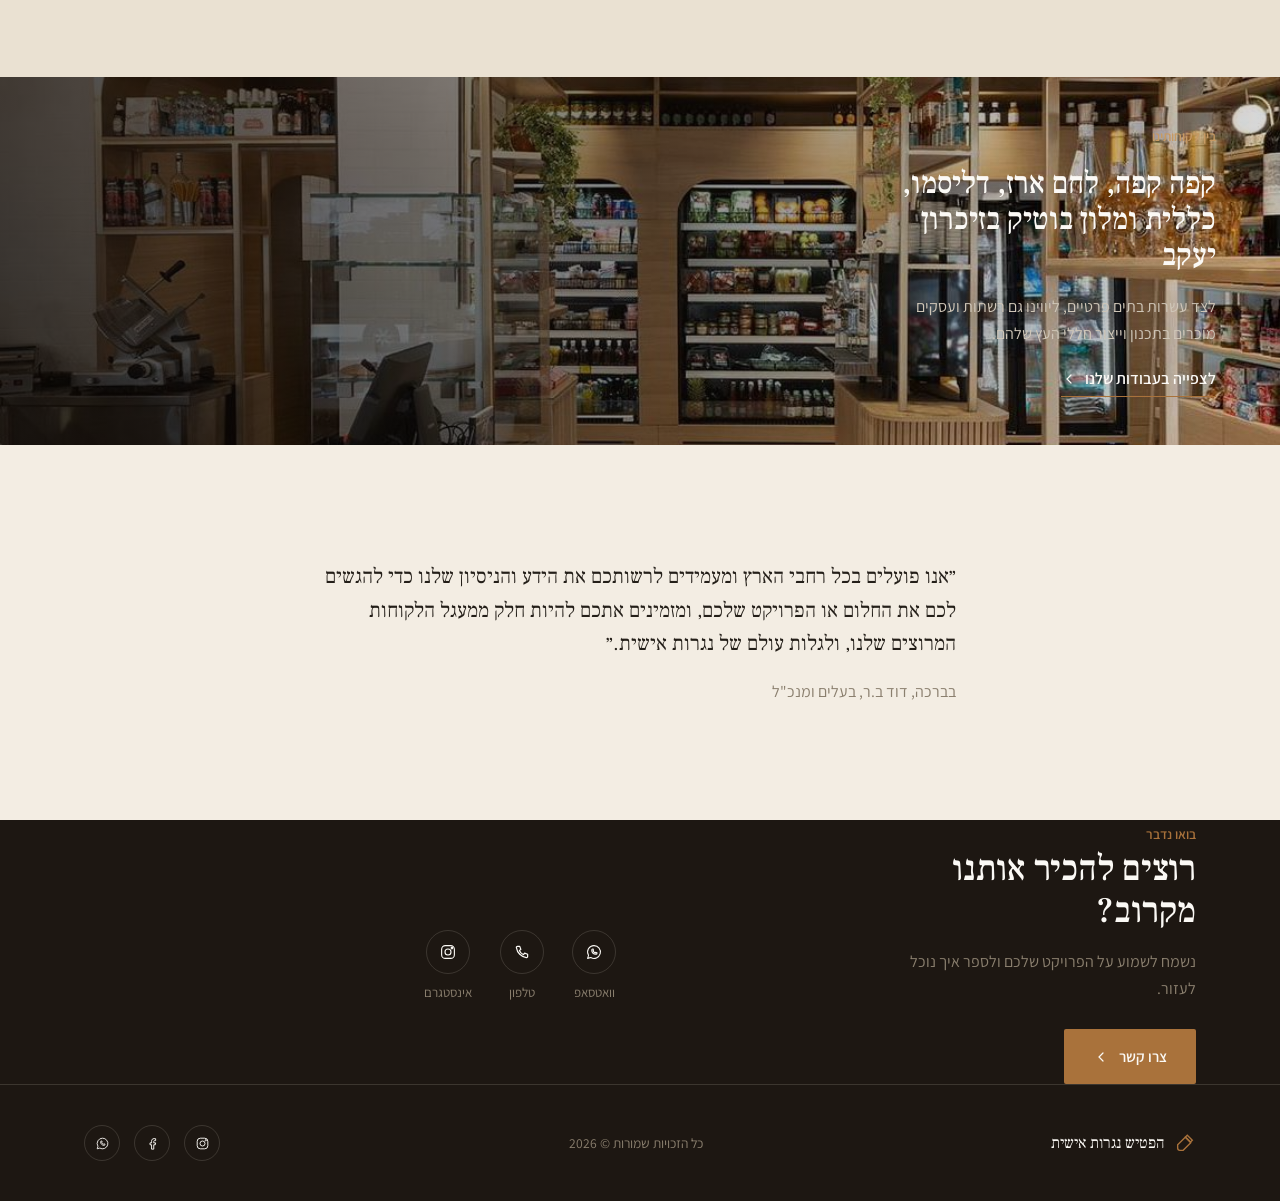
==== commit 71f2c848: "Remove em dashes from all site copy Replaced with commas, colons, periods, or removed entirely.  Co-" ====
--- a/about.html
+++ b/about.html
@@ -3,8 +3,8 @@
 <head>
   <meta charset="UTF-8" />
   <meta name="viewport" content="width=device-width, initial-scale=1" />
-  <title>אודות | הפטיש — נגרות אישית</title>
-  <meta name="description" content="הפטיש — נגרות אישית שנעשית ביד, בדיוק ובאהבה לעץ. הכירו את הסיפור והדרך שלנו." />
+  <title>אודות | הפטיש נגרות אישית</title>
+  <meta name="description" content="הפטיש נגרות אישית שנעשית ביד, בדיוק ובאהבה לעץ. הכירו את הסיפור והדרך שלנו." />
   <link rel="preconnect" href="https://fonts.googleapis.com" />
   <link rel="preconnect" href="https://fonts.gstatic.com" crossorigin />
   <link href="https://fonts.googleapis.com/css2?family=Frank+Ruhl+Libre:wght@400;500;600&family=Assistant:wght@400;500;600;700&display=swap" rel="stylesheet" />
@@ -80,7 +80,7 @@
           אודות
         </div>
         <h1>נגרות שנעשית ביד, מתוך אהבה לעץ</h1>
-        <p>הפטיש היא שם המותג של ה.ד הדר תעשיות עץ בע"מ — חברת נגרות ותיקה הפועלת בישראל וביצור כחול-לבן משנת 2002.</p>
+        <p>הפטיש הוא שם המותג של ה.ד הדר תעשיות עץ בע"מ, חברת נגרות ותיקה הפועלת בישראל וביצור כחול-לבן משנת 2002.</p>
       </div>
     </section>
 
@@ -88,7 +88,7 @@
       <div class="split-copy" style="color:var(--ink)">
         <span class="eyebrow">הסיפור שלנו</span>
         <h2>20 שנות ניסיון, פרויקט אחד בכל פעם</h2>
-        <p style="color:var(--sand)">מאז 2002 אנחנו מתמחים בנגרות אישית עבור לקוחות פרטיים ועסקיים בכל הארץ — מהמטבח הביתי ועד חנות שלמה. אנחנו מאמינים שכל רהיט הוא יצירת אומנות, ומשלבים בין מסורת לחדשנות כדי לייצר עבודות איכותיות ועמידות לאורך זמן.</p>
+        <p style="color:var(--sand)">מאז 2002 אנחנו מתמחים בנגרות אישית עבור לקוחות פרטיים ועסקיים בכל הארץ, מהמטבח הביתי ועד חנות שלמה. אנחנו מאמינים שכל רהיט הוא יצירת אומנות, ומשלבים בין מסורת לחדשנות כדי לייצר עבודות איכותיות ועמידות לאורך זמן.</p>
         <p style="color:var(--sand)">כל פרויקט מתחיל בהקשבה אמיתית לצרכים שלכם, ומלווה אתכם אישית משלב התכנון והעיצוב, דרך הייצור בסדנה, ועד ההתקנה ושירות הלקוחות שאחריה.</p>
         <div class="trait-list">
           <span class="trait">
@@ -158,8 +158,8 @@
 
     <section class="section">
       <div class="container" style="max-width:760px">
-        <p style="font-family:var(--font-display);font-size:1.3rem;line-height:1.6">״אנו פועלים בכל רחבי הארץ ומעמידים לרשותכם את הידע והניסיון שלנו כדי להגשים לכם את החלום או הפרויקט שלכם — ומזמינים אתכם להיות חלק ממעגל הלקוחות המרוצים שלנו, ולגלות עולם של נגרות אישית.״</p>
-        <p style="margin-top:18px;color:var(--sand)">בברכה, דוד ב.ר — בעלים ומנכ"ל</p>
+        <p style="font-family:var(--font-display);font-size:1.3rem;line-height:1.6">״אנו פועלים בכל רחבי הארץ ומעמידים לרשותכם את הידע והניסיון שלנו כדי להגשים לכם את החלום או הפרויקט שלכם, ומזמינים אתכם להיות חלק ממעגל הלקוחות המרוצים שלנו, ולגלות עולם של נגרות אישית.״</p>
+        <p style="margin-top:18px;color:var(--sand)">בברכה, דוד ב.ר, בעלים ומנכ"ל</p>
       </div>
     </section>
 
--- a/css/style.css
+++ b/css/style.css
@@ -1,5 +1,5 @@
 /* ==========================================================================
-   הפטיש — נגרות אישית
+   הפטיש נגרות אישית
    Design tokens
    ========================================================================== */
 
@@ -680,6 +680,107 @@
   display: none;
 }
 
+.filter-tab-count {
+  color: var(--sand);
+  font-size: 0.8em;
+}
+
+.filter-tab.is-active .filter-tab-count {
+  color: var(--cream-2);
+}
+
+.gallery-meta {
+  color: var(--sand);
+  font-size: 0.88rem;
+  margin-bottom: 20px;
+}
+
+/* ---- Lightbox ---- */
+.lightbox {
+  position: fixed;
+  inset: 0;
+  z-index: 100;
+  background: rgba(10, 8, 6, 0.92);
+  display: none;
+  align-items: center;
+  justify-content: center;
+}
+
+.lightbox.is-open {
+  display: flex;
+}
+
+.lightbox-img {
+  max-width: min(92vw, 1100px);
+  max-height: 88vh;
+  object-fit: contain;
+  box-shadow: 0 20px 60px rgba(0, 0, 0, 0.5);
+}
+
+.lightbox-close,
+.lightbox-nav {
+  position: absolute;
+  background: rgba(255, 255, 255, 0.08);
+  border: 1px solid var(--line-dark);
+  color: var(--paper);
+  cursor: pointer;
+  display: flex;
+  align-items: center;
+  justify-content: center;
+  border-radius: 50%;
+  transition: background 0.2s ease;
+}
+
+.lightbox-close:hover,
+.lightbox-nav:hover {
+  background: rgba(255, 255, 255, 0.18);
+}
+
+.lightbox-close {
+  top: 20px;
+  inset-inline-end: 20px;
+  width: 42px;
+  height: 42px;
+}
+
+.lightbox-close svg {
+  width: 18px;
+  height: 18px;
+}
+
+.lightbox-nav {
+  top: 50%;
+  transform: translateY(-50%);
+  width: 52px;
+  height: 52px;
+}
+
+.lightbox-nav svg {
+  width: 22px;
+  height: 22px;
+}
+
+.lightbox-prev {
+  inset-inline-start: 20px;
+}
+
+.lightbox-next {
+  inset-inline-end: 20px;
+}
+
+@media (max-width: 600px) {
+  .lightbox-nav {
+    width: 40px;
+    height: 40px;
+  }
+  .lightbox-prev {
+    inset-inline-start: 8px;
+  }
+  .lightbox-next {
+    inset-inline-end: 8px;
+  }
+}
+
 /* ==========================================================================
    Split / about band
    ========================================================================== */
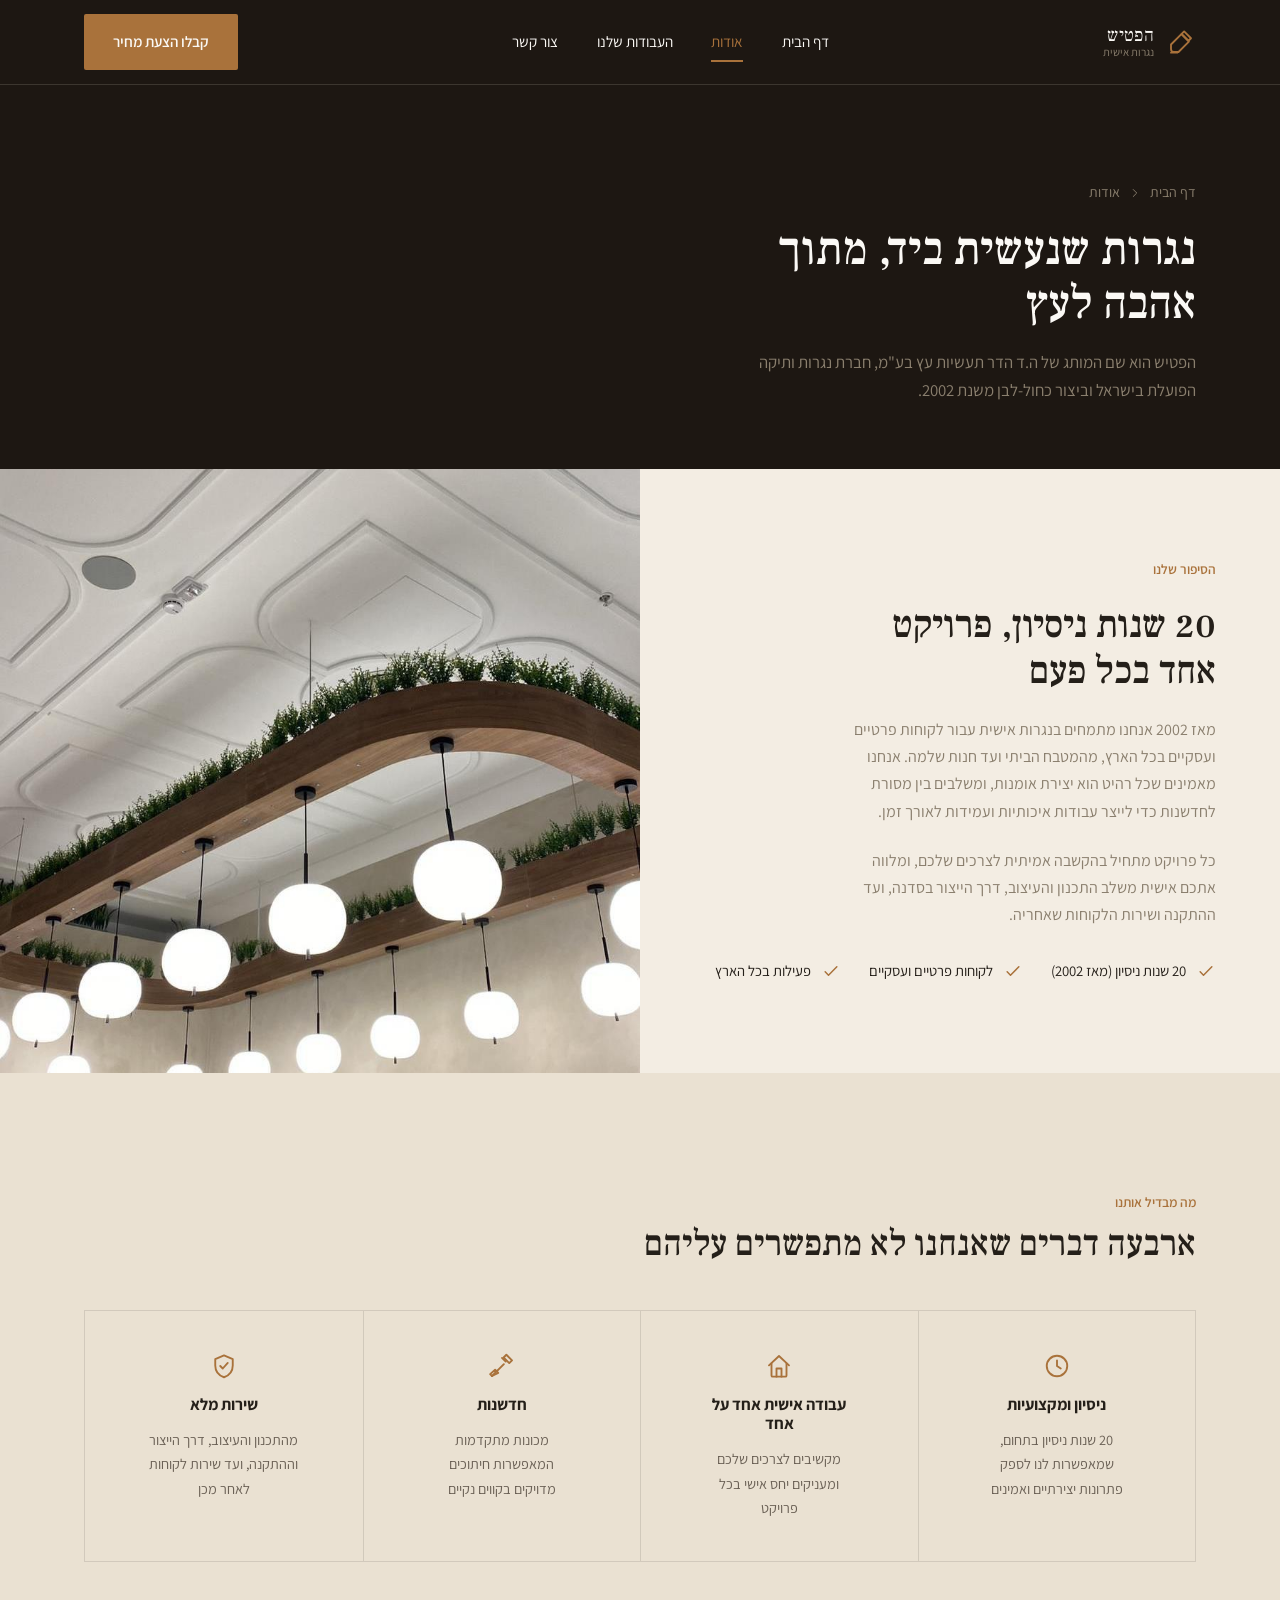
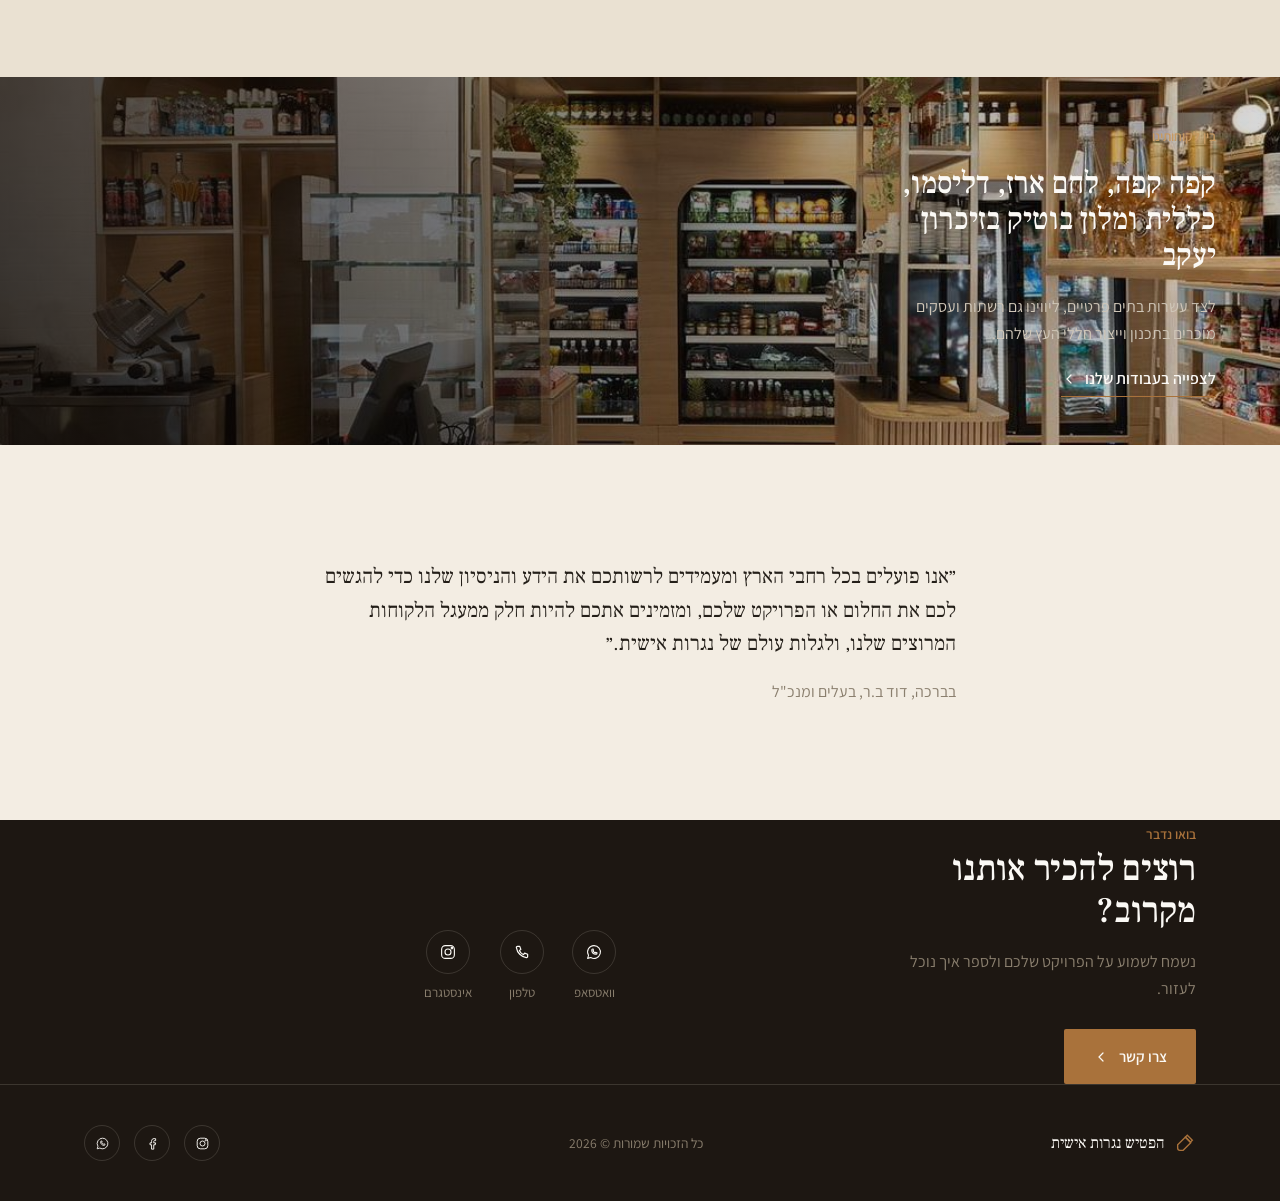
==== commit 183517a6: "Remove services page Redundant with the gallery's category filters now. Dropped the nav link on ever" ====
--- a/about.html
+++ b/about.html
@@ -25,7 +25,6 @@
       <nav class="main-nav" aria-label="ניווט ראשי">
         <a href="index.html">דף הבית</a>
         <a href="about.html" class="is-active">אודות</a>
-        <a href="services.html">שירותים</a>
         <a href="projects.html">העבודות שלנו</a>
         <a href="contact.html">צור קשר</a>
       </nav>
@@ -56,7 +55,6 @@
     <ul class="mobile-nav-links">
       <li><a href="index.html">דף הבית</a></li>
       <li><a href="about.html" class="is-active">אודות</a></li>
-      <li><a href="services.html">שירותים</a></li>
       <li><a href="projects.html">העבודות שלנו</a></li>
       <li><a href="contact.html">צור קשר</a></li>
     </ul>
